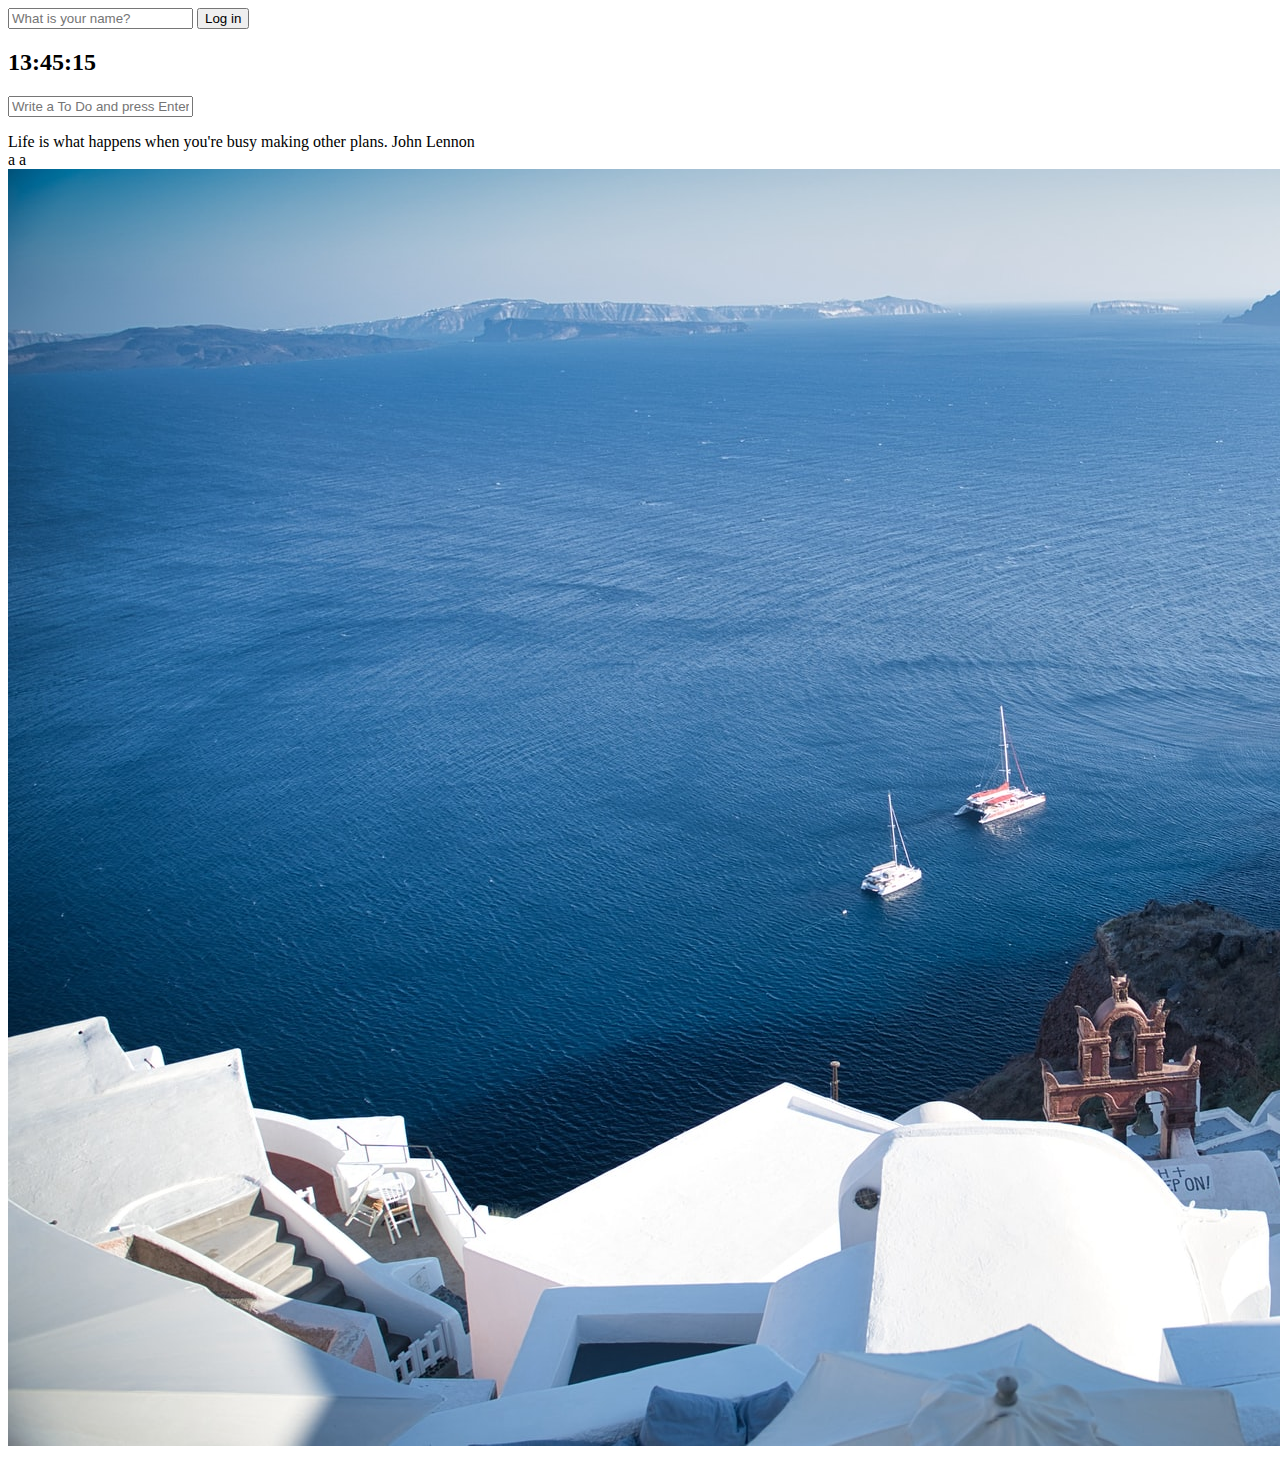
==== index.html @ 8f22a222 "rea" ====
<!DOCTYPE html>
<html lang="en">
  <head>
    <meta charset="UTF-8" />
    <meta http-equiv="X-UA-Compatible" content="IE=edge" />
    <meta name="viewport" content="width=device-width, initial-scale=1.0" />
    <link rel="stylesheet" href="css/style.css" />
    <title>Momentum App</title>
  </head>

  <body>
    <!--<div id="login-form">
        입력값의 증명을 위해선 html에서 form을 사용해야함
        form 의 기본동작 > submit
      -->
    <form id="login-form" class="hidden">
      <input
        required
        maxlength="15"
        type="text"
        placeholder="What is your name?"
      />
      <button>Log in</button>
    </form>
    <h1 id="greeting" class="hidden"></h1>
    <h2 id="clock">00:00</h2>
    <form id="todo-form">
      <input type="text" placeholder="Write a To Do and press Enter" required />
    </form>
    <ul id="todo-list"></ul>
    <div id="quote">
      <span></span>
      <span></span>
    </div>
    <div id="weather">
      <span>a</span>
      <span>a</span>
    </div>
    <!--<a href="https://nomadcoders.co">Go to courses</a>-->
    <script src="js/todo.js"></script>
    <script src="js/greeting.js"></script>
    <script src="js/clock.js"></script>
    <script src="js/quotes.js"></script>
    <script src="js/background.js"></script>
    <script src="js/weather.js"></script>
  </body>
</html>
---- css/style.css ----
.hidden {
  display: none;
}
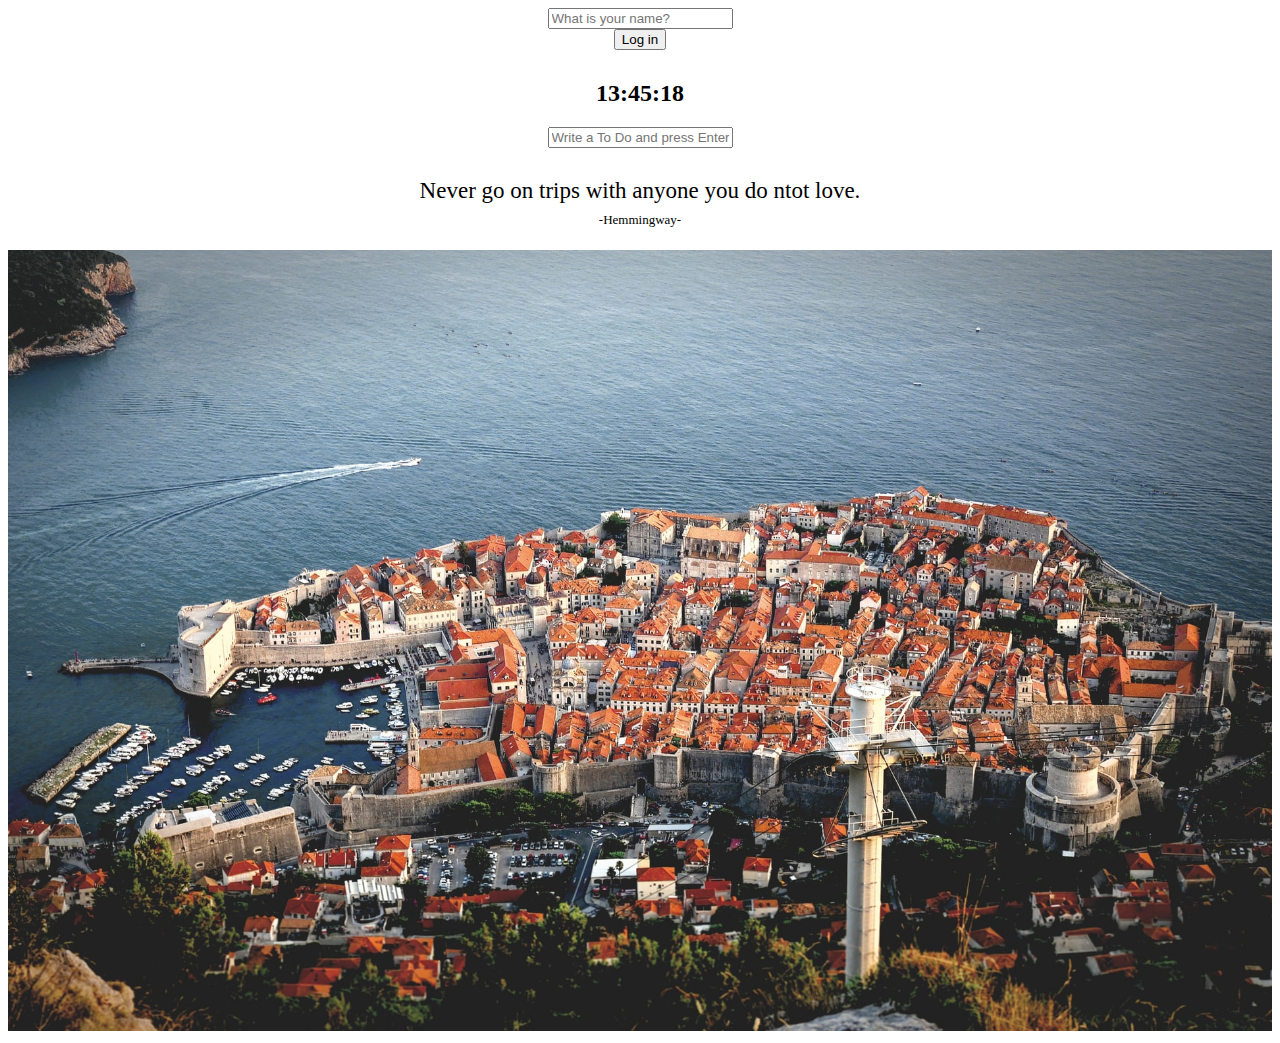
==== commit 059e1675: "final" ====
--- a/index.html
+++ b/index.html
@@ -13,6 +13,7 @@
         입력값의 증명을 위해선 html에서 form을 사용해야함
         form 의 기본동작 > submit
       -->
+    <div class="background-image"></div>
     <form id="login-form" class="hidden">
       <input
         required
@@ -22,6 +23,7 @@
       />
       <button>Log in</button>
     </form>
+    <div id="time"></div>
     <h1 id="greeting" class="hidden"></h1>
     <h2 id="clock">00:00</h2>
     <form id="todo-form">
@@ -30,11 +32,12 @@
     <ul id="todo-list"></ul>
     <div id="quote">
       <span></span>
-      <span></span>
+      <div></div>
+      <span id="author"></span>
     </div>
     <div id="weather">
-      <span>a</span>
-      <span>a</span>
+      <span></span>
+      <span></span>
     </div>
     <!--<a href="https://nomadcoders.co">Go to courses</a>-->
     <script src="js/todo.js"></script>
--- a/css/style.css
+++ b/css/style.css
@@ -1,3 +1,105 @@
 .hidden {
   display: none;
 }
+
+li {
+  display: flex;
+  align-items: center;
+  margin-bottom: 10px;
+  display: flex;
+  flex-direction: column;
+  align-items: center;
+}
+
+ul {
+  list-style-type: none;
+  padding: 0;
+  margin: 0;
+  width: 100%;
+}
+.container {
+  position: relative;
+  width: 100%;
+  height: 100%;
+}
+
+img {
+  width: 100%;
+  height: 100%;
+  object-fit: cover;
+}
+
+.overlay {
+  position: absolute;
+  top: 0;
+  left: 0;
+  width: 100%;
+  height: 100%;
+  background-color: rgba(255, 255, 255, 0.7);
+  display: flex;
+  flex-direction: column;
+  align-items: center;
+  justify-content: center;
+  padding: 20px;
+  box-sizing: border-box;
+}
+
+h1 {
+  font-size: 40px;
+  font-weight: bold;
+  margin-bottom: 20px;
+  text-align: center;
+}
+
+form {
+  display: flex;
+  flex-direction: column;
+  align-items: center;
+  justify-content: center;
+  margin-bottom: 20px;
+}
+
+#clock {
+  display: flex;
+  justify-content: center;
+  align-items: center;
+}
+
+#clock span {
+  font-size: 6rem;
+}
+
+/* 컨테이너 스타일 */
+.container {
+  display: flex;
+  flex-direction: column;
+  align-items: center;
+  margin-top: 100px;
+  color: #fff;
+}
+
+/* 폼 스타일 */
+form {
+  display: flex;
+  flex-direction: column;
+  align-items: center;
+  margin-bottom: 30px;
+}
+
+label {
+  font-size: 24px;
+  margin-bottom: 10px;
+}
+#quote {
+  font-size: 23px;
+  margin-bottom: 20px;
+  text-align: center;
+}
+#weather {
+  font-size: 23px;
+  margin-bottom: 20px;
+  text-align: center;
+}
+#author {
+  font-size: 13px;
+}
